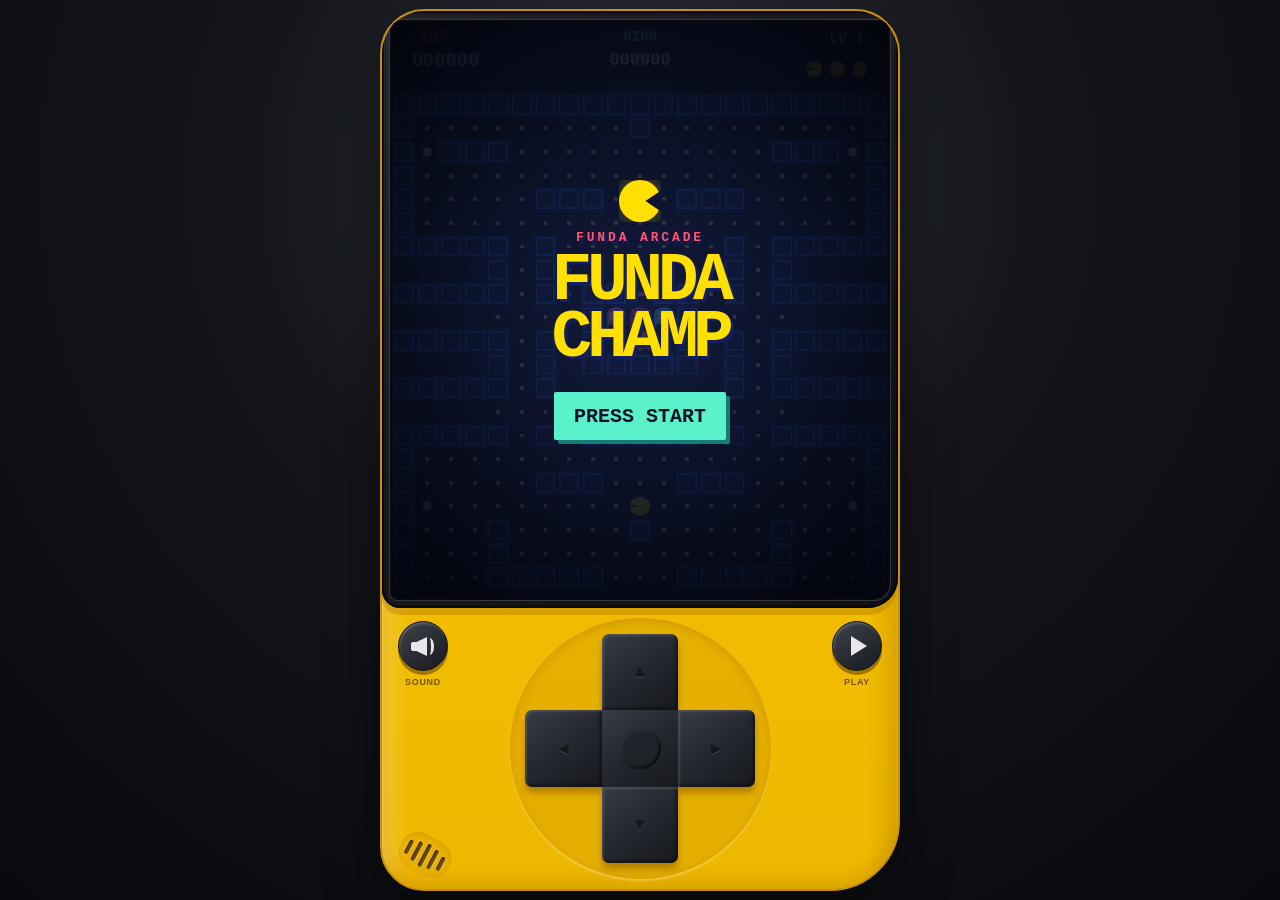
==== index.html @ d10dbd2f "Simplify maze and add daily leaderboard screens" ====
<!doctype html>
<html lang="en">
  <head>
    <meta charset="UTF-8" />
    <meta name="viewport" content="width=device-width, initial-scale=1, maximum-scale=1, user-scalable=no" />
    <meta name="theme-color" content="#f5c400" />
    <title>FUNDA CHAMP</title>
    <link rel="stylesheet" href="styles.css" />
  </head>
  <body>
    <main class="app-shell" aria-label="Funda Champ handheld game">
      <section class="console" id="console">
        <section class="display-panel" aria-label="Game screen">
          <div class="screen-wrap" id="screenWrap">
            <canvas id="gameCanvas" width="504" height="648" aria-label="Pac-Man game board"></canvas>

            <div class="screen-overlay" id="startOverlay">
              <div class="pixel-mark" aria-hidden="true"></div>
              <p class="eyebrow">FUNDA ARCADE</p>
              <h1>FUNDA<br />CHAMP</h1>
              <button class="start-button" id="startButton" type="button">PRESS START</button>
            </div>

            <div class="screen-overlay compact hidden" id="pauseOverlay">
              <p class="eyebrow">GAME PAUSED</p>
              <h2>TAKE FIVE</h2>
              <button class="start-button" id="resumeButton" type="button">RESUME</button>
            </div>

            <div class="screen-overlay end-screen hidden" id="endOverlay">
              <p class="eyebrow">RUN COMPLETE</p>
              <h2>GAME OVER</h2>
              <p class="final-score-label">YOUR SCORE</p>
              <p class="final-score" id="finalScore">000000</p>
              <section class="leaderboard" aria-label="Daily leaderboard">
                <h3>DAILY LEADERBOARD</h3>
                <ol id="leaderboardList"></ol>
              </section>
              <button class="start-button end-start-button" id="endStartButton" type="button">PLAY AGAIN</button>
            </div>
          </div>
        </section>

        <section class="controls-panel" aria-label="Console controls">
          <div class="controls-row">
            <div class="dpad-well">
              <div class="dpad" role="group" aria-label="Movement controls">
                <button class="dpad-button up" data-direction="up" aria-label="Move up"><span>▲</span></button>
                <button class="dpad-button left" data-direction="left" aria-label="Move left"><span>◀</span></button>
                <div class="dpad-center" aria-hidden="true"><i></i></div>
                <button class="dpad-button right" data-direction="right" aria-label="Move right"><span>▶</span></button>
                <button class="dpad-button down" data-direction="down" aria-label="Move down"><span>▼</span></button>
              </div>
            </div>
          </div>

          <div class="secondary-controls" aria-label="Game options">
            <div class="mini-control">
              <button class="mini-button sound-button" id="soundButton" type="button" aria-label="Mute sound">
                <span class="speaker-icon" aria-hidden="true">
                  <i class="speaker-box"></i>
                  <i class="speaker-cone"></i>
                  <i class="speaker-wave"></i>
                  <i class="speaker-slash"></i>
                </span>
              </button>
              <span>SOUND</span>
            </div>
            <div class="mini-control">
              <button class="mini-button play-button" id="pauseButton" type="button" aria-label="Start game">
                <span class="play-icon" aria-hidden="true">
                  <i class="play-triangle"></i>
                  <i class="pause-bar pause-left"></i>
                  <i class="pause-bar pause-right"></i>
                </span>
              </button>
              <span>PLAY</span>
            </div>
          </div>

          <div class="speaker-grille" aria-hidden="true">
            <i></i><i></i><i></i><i></i><i></i>
          </div>
        </section>
      </section>
    </main>

    <script src="game.js"></script>
  </body>
</html>
---- styles.css ----
:root {
  color-scheme: dark;
  --shell: #f5c400;
  --shell-light: #ffe35a;
  --shell-dark: #d49d00;
  --ink: #15171b;
  --screen-bezel: #202126;
  --screen: #070a13;
  --button: #252830;
  --button-edge: #0a0b0d;
}

* {
  box-sizing: border-box;
  -webkit-tap-highlight-color: transparent;
}

html,
body {
  width: 100%;
  height: 100%;
  margin: 0;
  overflow: hidden;
  background:
    radial-gradient(circle at 50% 20%, #323641 0, #14161b 40%, #090a0d 100%);
  font-family: "Courier New", Courier, monospace;
  touch-action: none;
  user-select: none;
}

button {
  font: inherit;
  color: inherit;
  cursor: pointer;
}

.app-shell {
  width: 100%;
  height: 100%;
  min-height: 540px;
  display: grid;
  place-items: center;
  padding: 8px;
}

.console {
  position: relative;
  width: min(100%, 520px);
  height: min(98svh, 930px);
  min-height: 540px;
  overflow: hidden;
  border-radius: 32px 32px 52px 32px;
  background:
    linear-gradient(90deg, rgba(255,255,255,.2), transparent 5%, transparent 94%, rgba(143,91,0,.18)),
    linear-gradient(180deg, var(--shell-light) 0, var(--shell) 6%, #efb800 100%);
  border: 2px solid #c88f00;
  box-shadow:
    inset 0 3px 2px rgba(255,255,255,.55),
    inset 0 -9px 16px rgba(132,80,0,.18),
    0 24px 55px rgba(0,0,0,.45);
}

.display-panel {
  height: 68%;
  min-height: 380px;
  padding: 9px 8px 8px;
  border-radius: 18px 18px 30px 18px;
  background:
    linear-gradient(145deg, #2e3038, #17191e 62%, #101115);
  box-shadow:
    inset 0 0 0 2px rgba(0,0,0,.58),
    inset 0 4px 10px rgba(0,0,0,.7),
    0 7px 0 rgba(169,108,0,.34);
}

.screen-wrap {
  position: relative;
  height: 100%;
  overflow: hidden;
  display: grid;
  place-items: center;
  border: 2px solid #090a0d;
  border-radius: 7px 7px 16px 7px;
  background: var(--screen);
  box-shadow:
    inset 0 0 22px rgba(0,0,0,.9),
    0 0 0 1px #343640;
}

.screen-wrap::after {
  content: "";
  position: absolute;
  z-index: 3;
  inset: 0;
  pointer-events: none;
  opacity: .15;
  background: repeating-linear-gradient(0deg, rgba(255,255,255,.08) 0 1px, transparent 1px 4px);
  mix-blend-mode: screen;
}

#gameCanvas {
  display: block;
  height: 100%;
  width: auto;
  max-width: 100%;
  background: #050711;
  image-rendering: pixelated;
}

.screen-overlay {
  position: absolute;
  z-index: 4;
  inset: 0;
  display: flex;
  flex-direction: column;
  align-items: center;
  justify-content: center;
  padding: 16px;
  text-align: center;
  color: #f5f7ff;
  background:
    radial-gradient(circle at center, rgba(20,31,69,.84), rgba(2,4,10,.97));
}

.screen-overlay.hidden {
  display: none;
}

.screen-overlay.compact {
  background: rgba(2,4,10,.9);
}

.end-screen {
  justify-content: flex-start;
  padding-top: clamp(18px, 5vh, 38px);
  background:
    radial-gradient(circle at 50% 34%, rgba(29, 42, 89, .95), rgba(2, 4, 10, .99));
}

.end-screen h2 {
  margin: 4px 0 8px;
  font-size: clamp(27px, 7vw, 42px);
  color: #ffe000;
}

.final-score-label {
  margin: 0;
  color: #8e97b2;
  font-size: clamp(8px, 2vw, 11px);
  font-weight: 900;
  letter-spacing: .16em;
}

.final-score {
  margin: 2px 0 10px;
  color: #59f2ca;
  font-size: clamp(23px, 6vw, 34px);
  font-weight: 900;
  line-height: 1;
  text-shadow: 3px 3px 0 #12635e;
}

.leaderboard {
  width: min(88%, 300px);
  padding: 9px 12px 8px;
  border: 2px solid #2453d5;
  border-radius: 4px;
  background: rgba(5, 8, 25, .78);
  box-shadow: 4px 4px 0 #101d58;
}

.leaderboard h3 {
  margin: 0 0 6px;
  color: #ff5775;
  font-size: clamp(9px, 2.3vw, 13px);
  letter-spacing: .08em;
}

.leaderboard ol {
  min-height: 91px;
  margin: 0;
  padding: 0;
  list-style: none;
  counter-reset: rank;
}

.leaderboard li {
  counter-increment: rank;
  display: grid;
  grid-template-columns: 28px 1fr auto auto;
  gap: 7px;
  align-items: center;
  min-height: 18px;
  color: #f4f5ff;
  font-size: clamp(9px, 2.2vw, 12px);
  font-weight: 900;
}

.leaderboard li::before {
  content: counter(rank, decimal-leading-zero);
  color: #7c88a9;
}

.leaderboard li.current { color: #ffe000; }

.leaderboard .board-level {
  color: #7c88a9;
  font-size: .8em;
}

.end-start-button {
  margin-top: 12px;
  padding-block: 9px;
  font-size: clamp(11px, 2.8vw, 15px);
}

.pixel-mark {
  width: 42px;
  height: 42px;
  margin-bottom: 8px;
  border-radius: 50%;
  background: #ffe000;
  clip-path: polygon(0 0, 100% 0, 100% 25%, 63% 50%, 100% 75%, 100% 100%, 0 100%);
  filter: drop-shadow(0 0 9px rgba(255,224,0,.4));
}

.eyebrow,
.screen-overlay h1,
.screen-overlay h2 {
  margin: 0;
  font-weight: 900;
  text-shadow: 3px 3px 0 #121e62;
}

.eyebrow {
  color: #ff5775;
  font-size: clamp(8px, 2.2vw, 13px);
  letter-spacing: .22em;
}

.screen-overlay h1 {
  margin: 7px 0 13px;
  color: #ffe000;
  font-size: clamp(40px, 11vw, 68px);
  line-height: .84;
  letter-spacing: -.08em;
}

.screen-overlay h2 {
  margin: 6px 0 20px;
  color: #ffe000;
  font-size: clamp(22px, 6vw, 38px);
}

.start-button {
  margin: 13px 0 0;
  padding: 13px 20px 12px;
  border: 0;
  border-radius: 2px;
  color: #071029;
  background: #59f2ca;
  font-size: clamp(14px, 3.6vw, 20px);
  font-weight: 900;
  box-shadow: 4px 4px 0 #197b76;
}

.start-button:active {
  transform: translate(3px, 3px);
  box-shadow: 1px 1px 0 #197b76;
}

.controls-panel {
  position: relative;
  height: 32%;
  min-height: 170px;
  padding: 0;
}

.controls-row {
  width: 100%;
  height: 100%;
  display: flex;
  align-items: center;
  justify-content: center;
}

.dpad-well {
  width: min(72vw, 29svh, 285px);
  aspect-ratio: 1;
  display: grid;
  place-items: center;
  border-radius: 50%;
  background: rgba(209,151,0,.32);
  box-shadow: inset 0 3px 8px rgba(106,63,0,.18), 0 2px 2px rgba(255,255,255,.28);
}

.dpad {
  position: relative;
  width: 88%;
  aspect-ratio: 1;
  display: grid;
  grid-template-columns: repeat(3, 1fr);
  grid-template-rows: repeat(3, 1fr);
  filter: drop-shadow(0 6px 3px rgba(102,58,0,.38));
}

.dpad-button,
.dpad-center {
  border: 0;
  background:
    linear-gradient(145deg, #383c45 0, var(--button) 48%, #17191e 100%);
}

.dpad-button {
  display: grid;
  place-items: center;
  padding: 0;
  color: #0d0e11;
  text-shadow: 0 1px 0 #555b66;
  box-shadow: inset 2px 2px 2px rgba(255,255,255,.12), inset -3px -3px 2px rgba(0,0,0,.3);
}

.dpad-button span {
  opacity: .62;
  font-size: clamp(10px, 3.5vw, 18px);
}

.dpad-button.up { grid-column: 2; grid-row: 1; border-radius: 7px 7px 0 0; }
.dpad-button.left { grid-column: 1; grid-row: 2; border-radius: 7px 0 0 7px; }
.dpad-center { grid-column: 2; grid-row: 2; position: relative; }
.dpad-button.right { grid-column: 3; grid-row: 2; border-radius: 0 7px 7px 0; }
.dpad-button.down { grid-column: 2; grid-row: 3; border-radius: 0 0 7px 7px; }

.dpad-center i {
  position: absolute;
  inset: 23%;
  border-radius: 50%;
  background: #20232a;
  box-shadow: inset 2px 2px 4px rgba(255,255,255,.08), inset -2px -2px 3px rgba(0,0,0,.65);
}

.dpad-button.active,
.dpad-button:active {
  background: #17191e;
  box-shadow: inset 3px 4px 5px rgba(0,0,0,.75);
  transform: translateY(2px);
}

.secondary-controls {
  position: absolute;
  z-index: 2;
  top: 13px;
  left: 16px;
  right: 16px;
  display: flex;
  align-items: flex-end;
  justify-content: space-between;
  pointer-events: none;
}

.mini-control {
  display: flex;
  flex-direction: column;
  align-items: center;
  gap: 6px;
  color: rgba(60,42,11,.7);
  font: 900 9px Arial, sans-serif;
  letter-spacing: .08em;
  pointer-events: auto;
}

.mini-button {
  position: relative;
  width: clamp(42px, 10vw, 50px);
  aspect-ratio: 1;
  display: grid;
  place-items: center;
  padding: 0;
  border: 1px solid #121419;
  border-radius: 50%;
  color: #d7d8dc;
  background: linear-gradient(145deg, #3e424a, #17191e);
  box-shadow:
    inset 1px 2px 2px rgba(255,255,255,.18),
    0 4px 0 rgba(101,62,0,.55);
}

.mini-button:active,
.mini-button.active {
  transform: translateY(3px);
  color: #8d8f95;
  box-shadow: inset 2px 3px 4px rgba(0,0,0,.6), 0 1px 0 rgba(101,62,0,.55);
}

.speaker-icon,
.play-icon {
  position: absolute;
  left: 50%;
  top: 50%;
  width: 26px;
  height: 26px;
  display: block;
  transform: translate(-50%, -50%);
}

.speaker-icon i,
.play-icon i {
  position: absolute;
  display: block;
}

.speaker-box {
  left: 1px;
  top: 9px;
  width: 7px;
  height: 9px;
  border-radius: 2px;
  background: #e6e7eb;
}

.speaker-cone {
  left: 6px;
  top: 4px;
  width: 11px;
  height: 19px;
  background: #e6e7eb;
  clip-path: polygon(100% 0, 100% 100%, 0 72%, 0 28%);
}

.speaker-wave {
  left: 15px;
  top: 5px;
  width: 9px;
  height: 17px;
  border-right: 3px solid #e6e7eb;
  border-radius: 0 50% 50% 0;
}

.speaker-slash {
  display: none !important;
  left: 17px;
  top: 4px;
  width: 3px;
  height: 19px;
  border-radius: 2px;
  background: #f06b75;
  transform: rotate(-42deg);
}

.sound-button.muted .speaker-wave { display: none; }
.sound-button.muted .speaker-slash { display: block !important; }

.play-triangle {
  left: 7px;
  top: 3px;
  width: 0;
  height: 0;
  border-top: 10px solid transparent;
  border-bottom: 10px solid transparent;
  border-left: 16px solid #e6e7eb;
}

.pause-bar {
  display: none !important;
  top: 4px;
  width: 7px;
  height: 18px;
  border-radius: 1px;
  background: #e6e7eb;
}

.pause-left { left: 5px; }
.pause-right { right: 5px; }
.play-button.is-playing .play-triangle { display: none; }
.play-button.is-playing .pause-bar { display: block !important; }

.speaker-grille {
  position: absolute;
  z-index: 1;
  left: 16px;
  bottom: 15px;
  width: 54px;
  height: 38px;
  display: flex;
  align-items: center;
  justify-content: center;
  gap: 5px;
  transform: rotate(28deg);
  border-radius: 18px;
  background: rgba(193, 135, 0, .16);
  box-shadow: inset 0 2px 5px rgba(104, 62, 0, .14);
}

.speaker-grille i {
  width: 4px;
  height: 25px;
  border-radius: 999px;
  background: #6f5005;
  box-shadow:
    inset 1px 1px 2px #362500,
    1px 0 0 rgba(255, 255, 255, .28);
}

.speaker-grille i:nth-child(1),
.speaker-grille i:nth-child(5) { height: 15px; }

.speaker-grille i:nth-child(2),
.speaker-grille i:nth-child(4) { height: 21px; }

@media (max-height: 650px) {
  .app-shell { padding: 0; }
  .console { height: 100svh; border-radius: 0 0 26px 0; }
  .display-panel { padding: 7px 6px 6px; }
}

@media (min-width: 700px) {
  .console { border-radius: 44px 44px 70px 44px; }
}
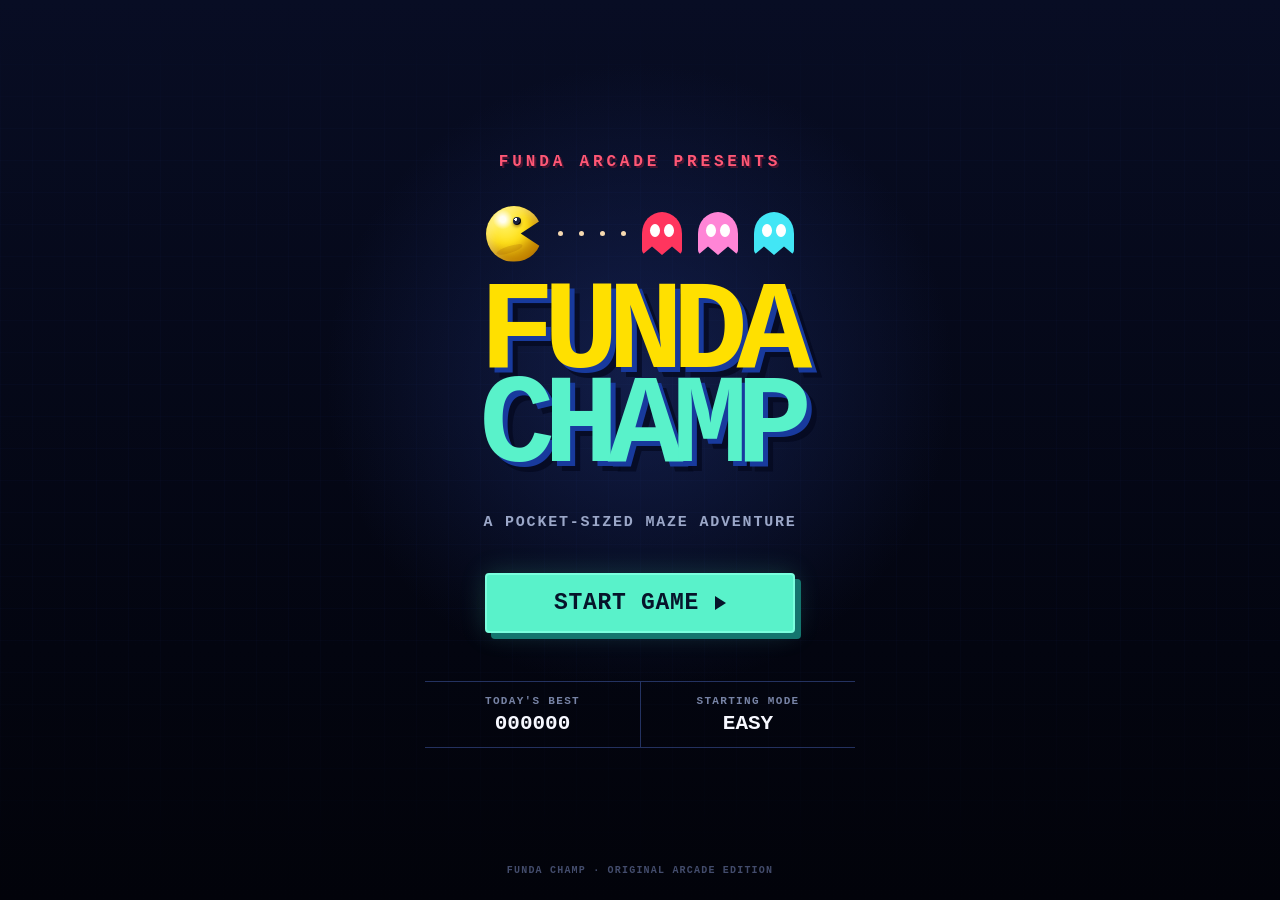
==== commit c7cf1d11: "Add full-page game intro and improve controls" ====
--- a/index.html
+++ b/index.html
@@ -9,17 +9,46 @@
   </head>
   <body>
     <main class="app-shell" aria-label="Funda Champ handheld game">
+      <section class="landing-page" id="landingPage" aria-label="Funda Champ start page">
+        <div class="landing-grid" aria-hidden="true"></div>
+        <div class="landing-content">
+          <p class="landing-kicker">FUNDA ARCADE PRESENTS</p>
+
+          <div class="landing-chase" aria-hidden="true">
+            <span class="landing-pacman"></span>
+            <i></i><i></i><i></i><i></i>
+            <span class="landing-ghost ghost-red"><b></b><b></b></span>
+            <span class="landing-ghost ghost-pink"><b></b><b></b></span>
+            <span class="landing-ghost ghost-blue"><b></b><b></b></span>
+          </div>
+
+          <h1 class="landing-title">FUNDA<br /><span>CHAMP</span></h1>
+          <p class="landing-tagline">A POCKET-SIZED MAZE ADVENTURE</p>
+
+          <button class="landing-start" id="startButton" type="button">
+            <span>START GAME</span>
+            <i aria-hidden="true"></i>
+          </button>
+
+          <div class="landing-stats">
+            <div>
+              <span>TODAY'S BEST</span>
+              <strong id="landingBestScore">000000</strong>
+            </div>
+            <div>
+              <span>STARTING MODE</span>
+              <strong>EASY</strong>
+            </div>
+          </div>
+        </div>
+
+        <p class="landing-footer">FUNDA CHAMP · ORIGINAL ARCADE EDITION</p>
+      </section>
+
       <section class="console" id="console">
         <section class="display-panel" aria-label="Game screen">
           <div class="screen-wrap" id="screenWrap">
             <canvas id="gameCanvas" width="504" height="648" aria-label="Pac-Man game board"></canvas>
-
-            <div class="screen-overlay" id="startOverlay">
-              <div class="pixel-mark" aria-hidden="true"></div>
-              <p class="eyebrow">FUNDA ARCADE</p>
-              <h1>FUNDA<br />CHAMP</h1>
-              <button class="start-button" id="startButton" type="button">PRESS START</button>
-            </div>
 
             <div class="screen-overlay compact hidden" id="pauseOverlay">
               <p class="eyebrow">GAME PAUSED</p>
--- a/styles.css
+++ b/styles.css
@@ -19,6 +19,7 @@
 body {
   width: 100%;
   height: 100%;
+  min-height: 100dvh;
   margin: 0;
   overflow: hidden;
   background:
@@ -34,10 +35,262 @@
   cursor: pointer;
 }
 
+.landing-page {
+  position: fixed;
+  z-index: 100;
+  inset: 0;
+  min-height: 100dvh;
+  overflow: hidden;
+  display: grid;
+  grid-template-columns: minmax(0, 1fr);
+  place-items: center;
+  padding: clamp(22px, 5vw, 56px) 20px;
+  color: #f7f8ff;
+  background:
+    radial-gradient(circle at 50% 42%, rgba(32, 53, 128, .48), transparent 38%),
+    linear-gradient(180deg, #080d24 0%, #030510 72%, #02030a 100%);
+  opacity: 1;
+  transform: scale(1);
+  transition: opacity .34s ease, transform .34s ease;
+}
+
+.landing-page.hidden { display: none; }
+
+.landing-page.is-leaving {
+  opacity: 0;
+  transform: scale(1.035);
+  pointer-events: none;
+}
+
+.landing-grid {
+  position: absolute;
+  inset: 0;
+  opacity: .18;
+  background-image:
+    linear-gradient(rgba(61, 92, 205, .18) 1px, transparent 1px),
+    linear-gradient(90deg, rgba(61, 92, 205, .18) 1px, transparent 1px);
+  background-size: 32px 32px;
+  mask-image: linear-gradient(to bottom, transparent, #000 18%, #000 70%, transparent);
+}
+
+.landing-content {
+  position: relative;
+  z-index: 1;
+  width: 100%;
+  max-width: 620px;
+  min-width: 0;
+  display: flex;
+  flex-direction: column;
+  align-items: center;
+  text-align: center;
+}
+
+.landing-kicker {
+  max-width: 100%;
+  margin: 0 0 clamp(18px, 4vh, 34px);
+  color: #ff5775;
+  font-size: clamp(11px, 2.8vw, 16px);
+  font-weight: 900;
+  letter-spacing: .24em;
+  text-shadow: 2px 2px 0 #481330;
+}
+
+.landing-chase {
+  max-width: 100%;
+  height: clamp(38px, 8vh, 58px);
+  display: flex;
+  align-items: center;
+  gap: clamp(8px, 2.5vw, 16px);
+  margin-bottom: clamp(14px, 3vh, 24px);
+}
+
+.landing-pacman {
+  position: relative;
+  width: clamp(38px, 10vw, 56px);
+  aspect-ratio: 1;
+  border-radius: 50%;
+  overflow: hidden;
+  background:
+    radial-gradient(circle at 30% 24%, rgba(255, 255, 255, .9) 0 5%, rgba(255, 255, 255, 0) 17%),
+    radial-gradient(circle at 34% 30%, #fff46b 0%, #ffe01a 38%, #f0ad00 73%, #a95d00 100%);
+  clip-path: polygon(0 0, 100% 0, 100% 25%, 62% 50%, 100% 75%, 100% 100%, 0 100%);
+  box-shadow:
+    inset 5px 6px 8px rgba(255, 255, 255, .34),
+    inset -8px -10px 12px rgba(111, 56, 0, .36);
+  animation: landing-chomp .5s steps(2, end) infinite;
+}
+
+.landing-pacman::before {
+  content: "";
+  position: absolute;
+  top: 20%;
+  left: 48%;
+  width: 15%;
+  aspect-ratio: 1;
+  border-radius: 50%;
+  background:
+    radial-gradient(circle at 34% 30%, #fff 0 16%, #18213f 20% 58%, #02040b 62% 100%);
+  box-shadow: 0 2px 3px rgba(92, 48, 0, .46);
+}
+
+.landing-pacman::after {
+  content: "";
+  position: absolute;
+  left: 18%;
+  bottom: 15%;
+  width: 48%;
+  height: 12%;
+  border-radius: 50%;
+  background: rgba(143, 74, 0, .2);
+  transform: rotate(-18deg);
+}
+
+.landing-chase > i {
+  width: 5px;
+  height: 5px;
+  border-radius: 50%;
+  background: #f6d9b0;
+}
+
+.landing-ghost {
+  position: relative;
+  width: clamp(27px, 7vw, 40px);
+  height: clamp(29px, 7.5vw, 43px);
+  border-radius: 50% 50% 5px 5px;
+  background: #ff355e;
+  clip-path: polygon(0 0, 100% 0, 100% 100%, 75% 80%, 50% 100%, 25% 80%, 0 100%);
+  animation: landing-float .7s ease-in-out infinite alternate;
+}
+
+.landing-ghost.ghost-pink { background: #ff85d6; animation-delay: -.2s; }
+.landing-ghost.ghost-blue { background: #42e6f5; animation-delay: -.4s; }
+
+.landing-ghost b {
+  position: absolute;
+  top: 28%;
+  width: 25%;
+  aspect-ratio: .75;
+  border-radius: 50%;
+  background: #fff;
+}
+
+.landing-ghost b:first-child { left: 20%; }
+.landing-ghost b:last-child { right: 20%; }
+
+.landing-title {
+  margin: 0;
+  color: #ffe000;
+  font-size: clamp(68px, 18vw, 126px);
+  line-height: .75;
+  letter-spacing: -.09em;
+  font-weight: 900;
+  text-shadow:
+    5px 5px 0 #183a9d,
+    10px 10px 0 rgba(4, 8, 31, .72);
+}
+
+.landing-title span { color: #59f2ca; }
+
+.landing-tagline {
+  max-width: 100%;
+  margin: clamp(22px, 5vh, 38px) 0 0;
+  color: #9ba7c8;
+  font-size: clamp(10px, 2.6vw, 15px);
+  font-weight: 900;
+  letter-spacing: .12em;
+}
+
+.landing-start {
+  width: min(82vw, 310px);
+  max-width: 100%;
+  min-width: min(82vw, 310px);
+  min-height: 58px;
+  display: flex;
+  align-items: center;
+  justify-content: center;
+  gap: 16px;
+  margin-top: clamp(24px, 5vh, 42px);
+  padding: 15px 28px;
+  border: 2px solid #7affde;
+  border-radius: 4px;
+  color: #06142a;
+  background: #59f2ca;
+  font-size: clamp(17px, 4.4vw, 23px);
+  font-weight: 900;
+  letter-spacing: .03em;
+  box-shadow: 6px 6px 0 #14756e, 0 0 26px rgba(89, 242, 202, .18);
+}
+
+.landing-start i {
+  width: 0;
+  height: 0;
+  border-top: 7px solid transparent;
+  border-bottom: 7px solid transparent;
+  border-left: 11px solid #06142a;
+}
+
+.landing-start:active {
+  transform: translate(4px, 4px);
+  box-shadow: 2px 2px 0 #14756e;
+}
+
+.landing-stats {
+  width: 100%;
+  max-width: 430px;
+  min-width: 0;
+  display: grid;
+  grid-template-columns: 1fr 1fr;
+  margin-top: clamp(28px, 6vh, 48px);
+  border-block: 1px solid rgba(86, 117, 218, .4);
+}
+
+.landing-stats div {
+  padding: 13px 10px 12px;
+}
+
+.landing-stats div + div { border-left: 1px solid rgba(86, 117, 218, .4); }
+
+.landing-stats span,
+.landing-stats strong { display: block; }
+
+.landing-stats span {
+  color: #7783a5;
+  font-size: clamp(8px, 2vw, 11px);
+  font-weight: 900;
+  letter-spacing: .12em;
+}
+
+.landing-stats strong {
+  margin-top: 5px;
+  color: #f7f8ff;
+  font-size: clamp(15px, 4vw, 21px);
+}
+
+.landing-footer {
+  position: absolute;
+  left: 0;
+  right: 0;
+  bottom: clamp(12px, 3vh, 24px);
+  margin: 0;
+  color: #434c6c;
+  text-align: center;
+  font-size: clamp(7px, 1.7vw, 10px);
+  font-weight: 900;
+  letter-spacing: .12em;
+}
+
+@keyframes landing-chomp {
+  50% { clip-path: polygon(0 0, 100% 0, 100% 42%, 72% 50%, 100% 58%, 100% 100%, 0 100%); }
+}
+
+@keyframes landing-float {
+  to { transform: translateY(-5px); }
+}
+
 .app-shell {
   width: 100%;
-  height: 100%;
-  min-height: 540px;
+  height: 100dvh;
+  min-height: 0;
   display: grid;
   place-items: center;
   padding: 8px;
@@ -46,8 +299,9 @@
 .console {
   position: relative;
   width: min(100%, 520px);
-  height: min(98svh, 930px);
-  min-height: 540px;
+  height: min(calc(100dvh - 16px), 930px);
+  min-height: 0;
+  max-height: 100%;
   overflow: hidden;
   border-radius: 32px 32px 52px 32px;
   background:
@@ -62,9 +316,11 @@
 
 .display-panel {
   height: 68%;
-  min-height: 380px;
+  width: 100%;
+  min-width: 0;
+  min-height: 0;
   padding: 9px 8px 8px;
-  border-radius: 18px 18px 30px 18px;
+  border-radius: 28px 28px 40px 28px;
   background:
     linear-gradient(145deg, #2e3038, #17191e 62%, #101115);
   box-shadow:
@@ -75,12 +331,15 @@
 
 .screen-wrap {
   position: relative;
+  width: 100%;
+  max-width: 100%;
   height: 100%;
+  min-width: 0;
+  min-height: 0;
   overflow: hidden;
-  display: grid;
-  place-items: center;
+  display: block;
   border: 2px solid #090a0d;
-  border-radius: 7px 7px 16px 7px;
+  border-radius: 21px 21px 31px 21px;
   background: var(--screen);
   box-shadow:
     inset 0 0 22px rgba(0,0,0,.9),
@@ -99,10 +358,12 @@
 }
 
 #gameCanvas {
+  position: absolute;
+  inset: 0;
   display: block;
+  width: 100%;
   height: 100%;
-  width: auto;
-  max-width: 100%;
+  object-fit: contain;
   background: #050711;
   image-rendering: pixelated;
 }
@@ -111,6 +372,10 @@
   position: absolute;
   z-index: 4;
   inset: 0;
+  width: 100%;
+  max-width: 100%;
+  min-width: 0;
+  overflow: hidden;
   display: flex;
   flex-direction: column;
   align-items: center;
@@ -122,6 +387,14 @@
     radial-gradient(circle at center, rgba(20,31,69,.84), rgba(2,4,10,.97));
 }
 
+.screen-overlay > * {
+  max-width: 100%;
+}
+
+.end-screen {
+  container-type: inline-size;
+}
+
 .screen-overlay.hidden {
   display: none;
 }
@@ -132,37 +405,47 @@
 
 .end-screen {
   justify-content: flex-start;
-  padding-top: clamp(18px, 5vh, 38px);
+  padding: clamp(14px, 3vh, 24px) clamp(10px, 2.5cqw, 18px) clamp(16px, 3vh, 24px);
   background:
     radial-gradient(circle at 50% 34%, rgba(29, 42, 89, .95), rgba(2, 4, 10, .99));
 }
 
+.end-screen > .eyebrow {
+  font-size: clamp(11px, 3cqw, 16px);
+}
+
 .end-screen h2 {
-  margin: 4px 0 8px;
-  font-size: clamp(27px, 7vw, 42px);
+  margin: 5px 0 8px;
+  font-size: clamp(35px, 10cqw, 54px);
   color: #ffe000;
 }
 
 .final-score-label {
   margin: 0;
   color: #8e97b2;
-  font-size: clamp(8px, 2vw, 11px);
+  font-size: clamp(13px, 3.5cqw, 18px);
   font-weight: 900;
   letter-spacing: .16em;
 }
 
 .final-score {
-  margin: 2px 0 10px;
+  margin: 4px 0 12px;
   color: #59f2ca;
-  font-size: clamp(23px, 6vw, 34px);
+  font-size: clamp(36px, 10cqw, 54px);
   font-weight: 900;
   line-height: 1;
   text-shadow: 3px 3px 0 #12635e;
 }
 
 .leaderboard {
-  width: min(88%, 300px);
-  padding: 9px 12px 8px;
+  width: 100%;
+  max-width: none;
+  flex: 1 1 auto;
+  min-height: 0;
+  display: flex;
+  flex-direction: column;
+  justify-content: center;
+  padding: clamp(14px, 3cqw, 20px) clamp(13px, 3.5cqw, 22px);
   border: 2px solid #2453d5;
   border-radius: 4px;
   background: rgba(5, 8, 25, .78);
@@ -170,14 +453,15 @@
 }
 
 .leaderboard h3 {
-  margin: 0 0 6px;
+  margin: 0 0 clamp(12px, 2.5vh, 20px);
   color: #ff5775;
-  font-size: clamp(9px, 2.3vw, 13px);
+  font-size: clamp(16px, 4.5cqw, 24px);
   letter-spacing: .08em;
 }
 
 .leaderboard ol {
-  min-height: 91px;
+  width: 100%;
+  min-height: 0;
   margin: 0;
   padding: 0;
   list-style: none;
@@ -187,12 +471,12 @@
 .leaderboard li {
   counter-increment: rank;
   display: grid;
-  grid-template-columns: 28px 1fr auto auto;
-  gap: 7px;
+  grid-template-columns: clamp(32px, 9cqw, 46px) 1fr auto auto;
+  gap: clamp(7px, 2.2cqw, 14px);
   align-items: center;
-  min-height: 18px;
+  min-height: clamp(30px, 5.8vh, 42px);
   color: #f4f5ff;
-  font-size: clamp(9px, 2.2vw, 12px);
+  font-size: clamp(15px, 4.1cqw, 22px);
   font-weight: 900;
 }
 
@@ -205,13 +489,26 @@
 
 .leaderboard .board-level {
   color: #7c88a9;
-  font-size: .8em;
+  font-size: .88em;
 }
 
 .end-start-button {
-  margin-top: 12px;
-  padding-block: 9px;
-  font-size: clamp(11px, 2.8vw, 15px);
+  width: min(72%, 280px);
+  flex: 0 0 auto;
+  margin-top: clamp(12px, 2.5vh, 20px);
+  padding-block: 12px;
+  font-size: clamp(15px, 4cqw, 21px);
+}
+
+@media (max-height: 590px) {
+  .end-screen { padding: 7px 9px 9px; }
+  .end-screen h2 { font-size: clamp(25px, 7vw, 36px); }
+  .final-score { font-size: clamp(25px, 6.5vw, 36px); }
+  .final-score-label { font-size: clamp(10px, 2.8cqw, 14px); }
+  .leaderboard { padding: 7px 11px; }
+  .leaderboard h3 { margin-bottom: 4px; }
+  .leaderboard li { min-height: 22px; font-size: clamp(12px, 3.5cqw, 17px); }
+  .end-start-button { margin-top: 7px; padding-block: 7px; }
 }
 
 .pixel-mark {
@@ -272,7 +569,7 @@
 .controls-panel {
   position: relative;
   height: 32%;
-  min-height: 170px;
+  min-height: 0;
   padding: 0;
 }
 
@@ -285,18 +582,19 @@
 }
 
 .dpad-well {
-  width: min(72vw, 29svh, 285px);
+  width: min(82vw, 31svh, 310px);
   aspect-ratio: 1;
   display: grid;
   place-items: center;
   border-radius: 50%;
+  touch-action: none;
   background: rgba(209,151,0,.32);
   box-shadow: inset 0 3px 8px rgba(106,63,0,.18), 0 2px 2px rgba(255,255,255,.28);
 }
 
 .dpad {
   position: relative;
-  width: 88%;
+  width: 92%;
   aspect-ratio: 1;
   display: grid;
   grid-template-columns: repeat(3, 1fr);
@@ -315,6 +613,7 @@
   display: grid;
   place-items: center;
   padding: 0;
+  touch-action: none;
   color: #0d0e11;
   text-shadow: 0 1px 0 #555b66;
   box-shadow: inset 2px 2px 2px rgba(255,255,255,.12), inset -3px -3px 2px rgba(0,0,0,.3);
@@ -509,8 +808,17 @@
 
 @media (max-height: 650px) {
   .app-shell { padding: 0; }
-  .console { height: 100svh; border-radius: 0 0 26px 0; }
+  .console { height: 100dvh; border-radius: 0 0 26px 0; }
   .display-panel { padding: 7px 6px 6px; }
+}
+
+@media (max-height: 480px) {
+  .display-panel { height: 66%; padding: 5px; }
+  .controls-panel { height: 34%; }
+  .mini-button { width: clamp(32px, 10vh, 42px); }
+  .mini-control > span:last-child { display: none; }
+  .secondary-controls { top: 7px; left: 9px; right: 9px; }
+  .speaker-grille { display: none; }
 }
 
 @media (min-width: 700px) {
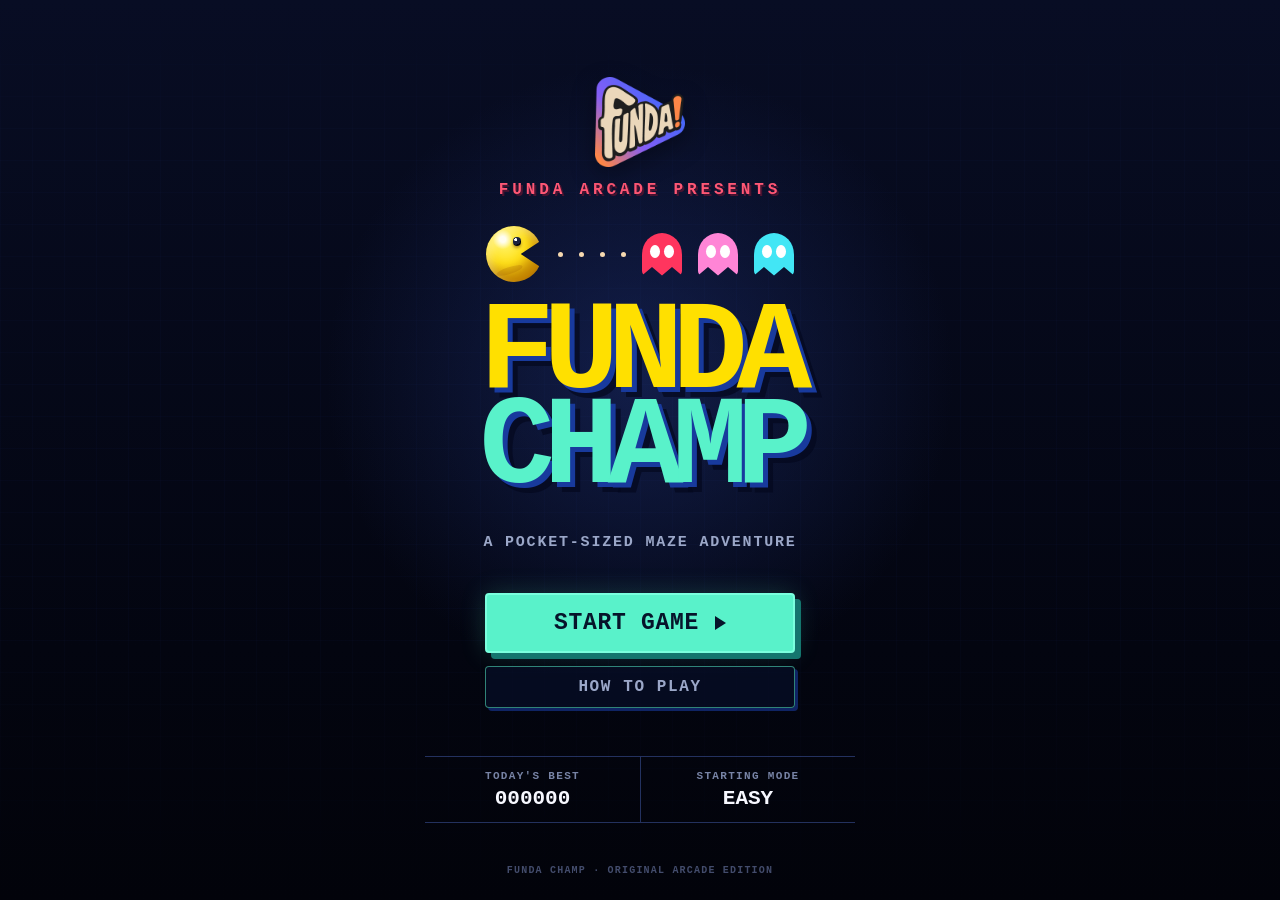
==== commit 095cb665: "Add guided game flow and level celebrations" ====
--- a/index.html
+++ b/index.html
@@ -12,6 +12,7 @@
       <section class="landing-page" id="landingPage" aria-label="Funda Champ start page">
         <div class="landing-grid" aria-hidden="true"></div>
         <div class="landing-content">
+          <img class="landing-logo" src="assets/funda-logo.png" alt="Funda" />
           <p class="landing-kicker">FUNDA ARCADE PRESENTS</p>
 
           <div class="landing-chase" aria-hidden="true">
@@ -29,6 +30,7 @@
             <span>START GAME</span>
             <i aria-hidden="true"></i>
           </button>
+          <button class="landing-howto" id="howToPlayButton" type="button">HOW TO PLAY</button>
 
           <div class="landing-stats">
             <div>
@@ -45,6 +47,69 @@
         <p class="landing-footer">FUNDA CHAMP · ORIGINAL ARCADE EDITION</p>
       </section>
 
+      <section class="rules-page hidden" id="rulesPage" aria-label="How to play Funda Champ">
+        <div class="landing-grid" aria-hidden="true"></div>
+        <button class="rules-back" id="rulesBackButton" type="button">← BACK</button>
+
+        <div class="rules-content">
+          <header class="rules-heading">
+            <p class="landing-kicker rules-kicker">HOW TO PLAY</p>
+            <h2 class="rules-title">THREE RULES.<br /><span>ONE CHAMP.</span></h2>
+          </header>
+
+          <div class="rules-scenes">
+            <article class="rule-scene scene-points">
+              <div class="rule-stage" aria-hidden="true">
+                <span class="scene-pacman-wrap points-pacman"><span class="landing-pacman scene-pacman"></span></span>
+                <span class="scene-dots">
+                  <i></i><i></i><i></i><i></i><i></i>
+                </span>
+              </div>
+              <div class="rule-caption">
+                <span>01</span>
+                <div><strong>SAARE DOTS KHAO</strong></div>
+              </div>
+            </article>
+
+            <article class="rule-scene scene-chase">
+              <div class="rule-stage" aria-hidden="true">
+                <span class="chase-pack">
+                  <span class="landing-ghost ghost-red"><b></b><b></b></span>
+                  <span class="landing-ghost ghost-pink"><b></b><b></b></span>
+                  <span class="landing-ghost ghost-blue"><b></b><b></b></span>
+                  <i></i><i></i><i></i>
+                  <span class="scene-pacman-wrap"><span class="landing-pacman scene-pacman"></span></span>
+                </span>
+              </div>
+              <div class="rule-caption">
+                <span>02</span>
+                <div><strong>GHOSTS SE BACHO</strong></div>
+              </div>
+            </article>
+
+            <article class="rule-scene scene-power">
+              <div class="rule-stage" aria-hidden="true">
+                <span class="power-orb"></span>
+                <span class="scene-pacman-wrap power-pacman"><span class="landing-pacman scene-pacman"></span></span>
+                <span class="scene-ghost-wrap power-ghost ghost-one"><span class="landing-ghost power-color-one"><b></b><b></b></span></span>
+                <span class="scene-ghost-wrap power-ghost ghost-two"><span class="landing-ghost power-color-two"><b></b><b></b></span></span>
+              </div>
+              <div class="rule-caption">
+                <span>03</span>
+                <div><strong>POWER DOT KHAO, PHIR<br />BLUE GHOSTS KO KHAO</strong></div>
+              </div>
+            </article>
+          </div>
+
+          <button class="landing-start rules-start" id="rulesStartButton" type="button">
+            <span id="rulesStartLabel" aria-live="polite">LET'S PLAY</span>
+            <i aria-hidden="true"></i>
+          </button>
+        </div>
+
+        <p class="landing-footer">LEARN THE MAZE · BEAT THE GHOSTS</p>
+      </section>
+
       <section class="console" id="console">
         <section class="display-panel" aria-label="Game screen">
           <div class="screen-wrap" id="screenWrap">
@@ -53,7 +118,10 @@
             <div class="screen-overlay compact hidden" id="pauseOverlay">
               <p class="eyebrow">GAME PAUSED</p>
               <h2>TAKE FIVE</h2>
-              <button class="start-button" id="resumeButton" type="button">RESUME</button>
+              <div class="pause-actions">
+                <button class="start-button" id="resumeButton" type="button">RESUME</button>
+                <button class="start-button pause-exit-button" id="exitGameButton" type="button">EXIT GAME</button>
+              </div>
             </div>
 
             <div class="screen-overlay end-screen hidden" id="endOverlay">
@@ -85,15 +153,15 @@
 
           <div class="secondary-controls" aria-label="Game options">
             <div class="mini-control">
-              <button class="mini-button sound-button" id="soundButton" type="button" aria-label="Mute sound">
-                <span class="speaker-icon" aria-hidden="true">
-                  <i class="speaker-box"></i>
-                  <i class="speaker-cone"></i>
-                  <i class="speaker-wave"></i>
-                  <i class="speaker-slash"></i>
-                </span>
+              <button class="mini-button sound-button" id="soundButton" type="button" aria-label="Mute music">
+                <svg class="music-icon" viewBox="0 0 32 32" aria-hidden="true">
+                  <path class="music-stems" d="M11 8v13M11 10l12-3v11" />
+                  <ellipse class="music-head" cx="7.5" cy="22" rx="4.5" ry="3.5" />
+                  <ellipse class="music-head" cx="19.5" cy="19" rx="4.5" ry="3.5" />
+                  <path class="music-slash" d="M5 5l22 22" />
+                </svg>
               </button>
-              <span>SOUND</span>
+              <span>MUSIC</span>
             </div>
             <div class="mini-control">
               <button class="mini-button play-button" id="pauseButton" type="button" aria-label="Start game">
--- a/styles.css
+++ b/styles.css
@@ -35,7 +35,8 @@
   cursor: pointer;
 }
 
-.landing-page {
+.landing-page,
+.rules-page {
   position: fixed;
   z-index: 100;
   inset: 0;
@@ -54,9 +55,12 @@
   transition: opacity .34s ease, transform .34s ease;
 }
 
-.landing-page.hidden { display: none; }
-
-.landing-page.is-leaving {
+.landing-page.hidden,
+.rules-page.hidden { display: none; }
+
+.landing-page.is-leaving,
+.rules-page.is-leaving,
+.rules-page.is-entering {
   opacity: 0;
   transform: scale(1.035);
   pointer-events: none;
@@ -85,9 +89,17 @@
   text-align: center;
 }
 
+.landing-logo {
+  width: clamp(62px, 10vh, 92px);
+  height: auto;
+  display: block;
+  margin: 0 0 clamp(8px, 1.6vh, 14px);
+  filter: drop-shadow(0 8px 12px rgba(0, 0, 0, .34));
+}
+
 .landing-kicker {
   max-width: 100%;
-  margin: 0 0 clamp(18px, 4vh, 34px);
+  margin: 0 0 clamp(14px, 3vh, 26px);
   color: #ff5775;
   font-size: clamp(11px, 2.8vw, 16px);
   font-weight: 900;
@@ -234,6 +246,28 @@
   box-shadow: 2px 2px 0 #14756e;
 }
 
+.landing-howto {
+  width: min(82vw, 310px);
+  max-width: 100%;
+  min-height: 42px;
+  margin-top: 13px;
+  padding: 10px 20px;
+  border: 1px solid rgba(89, 242, 202, .52);
+  border-radius: 4px;
+  color: #9ba7c8;
+  background: rgba(7, 14, 39, .72);
+  font-size: clamp(12px, 3.1vw, 16px);
+  font-weight: 900;
+  letter-spacing: .1em;
+  box-shadow: 3px 3px 0 rgba(24, 58, 157, .6);
+}
+
+.landing-howto:active {
+  transform: translate(2px, 2px);
+  color: #59f2ca;
+  box-shadow: 1px 1px 0 rgba(24, 58, 157, .6);
+}
+
 .landing-stats {
   width: 100%;
   max-width: 430px;
@@ -277,6 +311,557 @@
   font-size: clamp(7px, 1.7vw, 10px);
   font-weight: 900;
   letter-spacing: .12em;
+}
+
+.rules-page {
+  z-index: 110;
+  background:
+    radial-gradient(circle at 50% 32%, rgba(32, 53, 128, .58), transparent 42%),
+    linear-gradient(180deg, #080d24 0%, #030510 76%, #02030a 100%);
+}
+
+.rules-content {
+  position: relative;
+  z-index: 1;
+  width: 100%;
+  max-width: 500px;
+  min-width: 0;
+  display: flex;
+  flex-direction: column;
+  align-items: center;
+  text-align: center;
+}
+
+.rules-logo {
+  width: clamp(52px, 8vh, 74px);
+  margin-bottom: clamp(5px, 1vh, 9px);
+}
+
+.rules-kicker {
+  margin-bottom: clamp(10px, 1.8vh, 16px);
+  color: #59f2ca;
+  text-shadow: 2px 2px 0 #123b51;
+}
+
+.rules-chase {
+  margin-bottom: clamp(12px, 2vh, 18px);
+}
+
+.rules-title {
+  margin: 0 0 clamp(14px, 2.6vh, 22px);
+  color: #ffe000;
+  font-size: clamp(28px, 7.5vw, 46px);
+  line-height: .92;
+  letter-spacing: -.055em;
+  text-shadow: 3px 3px 0 #183a9d, 6px 6px 0 rgba(4, 8, 31, .72);
+}
+
+.rules-title span { color: #59f2ca; }
+
+.rules-list {
+  width: 100%;
+  max-width: 430px;
+  display: grid;
+  gap: clamp(7px, 1.4vh, 11px);
+  margin: 0;
+  padding: 0;
+  list-style: none;
+  text-align: left;
+}
+
+.rules-list li {
+  min-height: clamp(62px, 9vh, 76px);
+  display: grid;
+  grid-template-columns: clamp(58px, 15vw, 76px) minmax(0, 1fr);
+  align-items: center;
+  border: 1px solid rgba(87, 118, 219, .48);
+  border-left: 4px solid #59f2ca;
+  border-radius: 5px;
+  background: linear-gradient(90deg, rgba(24, 43, 103, .7), rgba(7, 12, 35, .78));
+  box-shadow: inset 0 1px rgba(255, 255, 255, .04), 0 8px 22px rgba(0, 0, 0, .18);
+}
+
+.rules-list li:nth-child(2) { border-left-color: #ffe000; }
+.rules-list li:nth-child(3) { border-left-color: #ff5775; }
+
+.rule-visual {
+  height: 100%;
+  min-height: inherit;
+  display: flex;
+  align-items: center;
+  justify-content: center;
+  gap: 5px;
+  border-right: 1px solid rgba(87, 118, 219, .28);
+}
+
+.rule-dots i {
+  width: clamp(6px, 1.8vw, 9px);
+  aspect-ratio: 1;
+  border-radius: 50%;
+  background: #f6d9b0;
+  box-shadow: 0 0 6px rgba(246, 217, 176, .34);
+}
+
+.rule-power > i {
+  width: clamp(13px, 3.7vw, 18px);
+  aspect-ratio: 1;
+  border-radius: 50%;
+  background: #fff7c8;
+  box-shadow: 0 0 11px #fff, 0 0 20px rgba(255, 224, 0, .72);
+}
+
+.rule-ghost {
+  position: relative;
+  width: clamp(24px, 6.5vw, 32px);
+  height: clamp(26px, 7vw, 35px);
+  display: inline-block;
+  border-radius: 50% 50% 4px 4px;
+  background: #5075ff;
+  clip-path: polygon(0 0, 100% 0, 100% 100%, 75% 80%, 50% 100%, 25% 80%, 0 100%);
+}
+
+.rule-ghost b {
+  position: absolute;
+  top: 27%;
+  width: 24%;
+  aspect-ratio: .75;
+  border-radius: 50%;
+  background: #fff;
+}
+
+.rule-ghost b:first-child { left: 20%; }
+.rule-ghost b:last-child { right: 20%; }
+
+.rule-danger .rule-ghost { background: #ff355e; }
+
+.rule-danger > i {
+  color: #ff5775;
+  font-style: normal;
+  font-size: clamp(20px, 5vw, 28px);
+  font-weight: 900;
+  text-shadow: 0 0 10px rgba(255, 87, 117, .55);
+}
+
+.rule-copy {
+  min-width: 0;
+  padding: 7px 12px;
+}
+
+.rule-copy span,
+.rule-copy strong { display: block; }
+
+.rule-copy span {
+  margin-bottom: 2px;
+  color: #7783a5;
+  font-size: clamp(7px, 1.7vw, 9px);
+  font-weight: 900;
+  letter-spacing: .15em;
+}
+
+.rule-copy strong {
+  color: #f7f8ff;
+  font-size: clamp(13px, 3.5vw, 18px);
+  line-height: 1.08;
+}
+
+.rule-copy p {
+  margin: 3px 0 0;
+  color: #9ba7c8;
+  font-size: clamp(9px, 2.3vw, 12px);
+  line-height: 1.2;
+}
+
+.rules-start {
+  min-height: 54px;
+  margin-top: clamp(14px, 2.8vh, 22px);
+}
+
+.rules-back {
+  margin-top: clamp(9px, 1.5vh, 13px);
+  padding: 7px 14px;
+  border: 0;
+  color: #7783a5;
+  background: transparent;
+  font-size: clamp(10px, 2.5vw, 13px);
+  font-weight: 900;
+  letter-spacing: .12em;
+}
+
+.rules-back:active { color: #f7f8ff; }
+
+@media (max-height: 650px) {
+  .rules-page { padding-block: 12px; }
+  .rules-logo { width: 48px; margin-bottom: 3px; }
+  .rules-kicker { margin-bottom: 7px; }
+  .rules-chase { height: 36px; margin-bottom: 7px; }
+  .rules-title { margin-bottom: 10px; font-size: clamp(25px, 7vw, 34px); }
+  .rules-list { gap: 6px; }
+  .rules-list li { min-height: 55px; }
+  .rule-copy p { margin-top: 2px; }
+  .rules-start { min-height: 49px; margin-top: 11px; padding-block: 10px; }
+  .rules-back { margin-top: 5px; padding-block: 4px; }
+  .rules-page .landing-footer { display: none; }
+}
+
+@media (max-height: 540px) {
+  .rules-logo { display: none; }
+  .rule-copy p { display: none; }
+}
+
+/* Illustrated how-to-play screen */
+.rules-page {
+  place-items: start center;
+  padding: clamp(72px, 9vh, 88px) 20px clamp(18px, 3vh, 26px);
+}
+
+.rules-content {
+  max-width: 520px;
+  height: min(calc(100dvh - 132px), 700px);
+  justify-content: space-between;
+}
+
+.rules-heading { text-align: center; }
+
+.rules-kicker {
+  margin: 0;
+  font-size: clamp(14px, 3.5vw, 19px);
+}
+
+.rules-title {
+  margin: clamp(7px, 1.2vh, 11px) 0 0;
+  font-size: clamp(27px, 7vw, 42px);
+}
+
+.rules-scenes {
+  width: 100%;
+  max-width: 470px;
+  display: grid;
+  gap: clamp(10px, 1.6vh, 14px);
+}
+
+.rule-scene {
+  overflow: hidden;
+  border: 1px solid rgba(72, 104, 210, .5);
+  border-radius: 6px;
+  background: #091231;
+  box-shadow: 0 9px 24px rgba(0, 0, 0, .22);
+}
+
+.rule-stage {
+  position: relative;
+  height: clamp(66px, 9vh, 90px);
+  overflow: hidden;
+  border-bottom: 1px solid rgba(72, 104, 210, .32);
+  background-color: #0b1539;
+  background-image:
+    linear-gradient(rgba(49, 74, 157, .13) 1px, transparent 1px),
+    linear-gradient(90deg, rgba(49, 74, 157, .13) 1px, transparent 1px);
+  background-size: 34px 34px;
+}
+
+.rule-caption {
+  min-height: clamp(40px, 5.5vh, 51px);
+  display: grid;
+  grid-template-columns: clamp(36px, 9vw, 45px) minmax(0, 1fr);
+  align-items: center;
+  padding: 5px 12px 6px 8px;
+  text-align: left;
+  background: linear-gradient(90deg, rgba(22, 40, 98, .74), rgba(5, 9, 27, .8));
+}
+
+.rule-caption > span {
+  color: #59f2ca;
+  font-size: clamp(18px, 4.8vw, 25px);
+  font-weight: 900;
+}
+
+.scene-power .rule-caption > span { color: #ffe000; }
+.scene-chase .rule-caption > span { color: #ff5775; }
+
+.rule-caption strong,
+.rule-caption p { display: block; }
+
+.rule-caption strong {
+  color: #f7f8ff;
+  font-size: clamp(12px, 3.25vw, 17px);
+  line-height: 1.05;
+}
+
+.rule-caption p {
+  margin: 3px 0 0;
+  color: #8e9abb;
+  font-size: clamp(8px, 2.1vw, 11px);
+  line-height: 1.1;
+}
+
+.scene-pacman-wrap {
+  width: clamp(42px, 10vw, 58px);
+  aspect-ratio: 1;
+  display: block;
+}
+
+.scene-pacman {
+  width: 100%;
+  display: block;
+}
+
+.points-pacman,
+.power-pacman {
+  position: absolute;
+  z-index: 3;
+  top: 50%;
+  left: 5%;
+}
+
+.points-pacman { animation: points-run 3.1s linear infinite; }
+
+.scene-dots {
+  position: absolute;
+  top: 50%;
+  left: 28%;
+  right: 7%;
+  display: flex;
+  align-items: center;
+  justify-content: space-between;
+  transform: translateY(-50%);
+}
+
+.scene-dots i,
+.chase-pack > i {
+  width: clamp(7px, 1.8vw, 10px);
+  aspect-ratio: 1;
+  display: block;
+  flex: 0 0 auto;
+  border-radius: 50%;
+  background: #f6d9b0;
+  box-shadow: 0 0 7px rgba(246, 217, 176, .3);
+}
+
+.scene-dots i { animation: point-chomp 3.1s linear infinite; }
+.scene-dots i:nth-child(2) { animation-delay: .36s; }
+.scene-dots i:nth-child(3) { animation-delay: .72s; }
+.scene-dots i:nth-child(4) { animation-delay: 1.08s; }
+.scene-dots i:nth-child(5) { animation-delay: 1.44s; }
+
+.power-orb {
+  position: absolute;
+  top: 50%;
+  left: 25%;
+  width: clamp(16px, 4vw, 22px);
+  aspect-ratio: 1;
+  border-radius: 50%;
+  background: #fff9d2;
+  box-shadow: 0 0 11px #fff, 0 0 24px rgba(255, 224, 0, .8);
+  transform: translateY(-50%);
+  animation: power-pellet 4.8s ease-in-out infinite;
+}
+
+.power-pacman {
+  left: 5%;
+  animation: power-run 4.8s ease-in-out infinite;
+}
+
+.scene-ghost-wrap {
+  position: absolute;
+  top: 50%;
+  width: clamp(29px, 7vw, 39px);
+  height: clamp(31px, 7.6vw, 42px);
+  transform: translateY(-50%);
+}
+
+.power-ghost.ghost-one {
+  left: 61%;
+  animation: ghost-one-eaten 4.8s ease-in-out infinite;
+}
+
+.power-ghost.ghost-two {
+  left: 80%;
+  animation: ghost-two-eaten 4.8s ease-in-out infinite;
+}
+
+.power-color-one,
+.power-color-two {
+  width: 100%;
+  height: 100%;
+  display: block;
+}
+
+.power-color-one {
+  background: #ff355e;
+  animation: power-color-one 4.8s linear infinite;
+}
+
+.power-color-two {
+  background: #ff85d6;
+  animation: power-color-two 4.8s linear infinite;
+}
+
+.chase-pack {
+  position: absolute;
+  top: 50%;
+  left: 6%;
+  right: 6%;
+  display: flex;
+  align-items: center;
+  justify-content: space-between;
+  transform: translateY(-50%);
+  animation: chase-dash .75s ease-in-out infinite alternate;
+}
+
+.chase-pack .landing-ghost {
+  width: clamp(27px, 6.7vw, 37px);
+  height: clamp(29px, 7.2vw, 40px);
+}
+
+.chase-pack .scene-pacman-wrap { flex: 0 0 auto; }
+
+.rules-back {
+  position: absolute;
+  z-index: 4;
+  top: max(18px, env(safe-area-inset-top));
+  left: max(18px, env(safe-area-inset-left));
+  margin: 0;
+  padding: 10px 13px;
+  border: 1px solid rgba(89, 242, 202, .38);
+  border-radius: 4px;
+  color: #9ba7c8;
+  background: rgba(6, 13, 38, .76);
+  font-size: clamp(10px, 2.5vw, 13px);
+  font-weight: 900;
+  letter-spacing: .1em;
+}
+
+.rules-start {
+  position: relative;
+  overflow: hidden;
+  min-height: 52px;
+  margin-top: clamp(13px, 2.2vh, 19px);
+}
+
+.rules-start > * {
+  position: relative;
+  z-index: 2;
+}
+
+.rules-start.is-counting-down,
+.rules-start:disabled {
+  --countdown-progress: 0%;
+  cursor: pointer;
+  color: #f7f8ff;
+  border-color: #5274e0;
+  background: #15295f;
+  box-shadow: 6px 6px 0 #19347e, 0 0 28px rgba(66, 230, 245, .18);
+  opacity: 1;
+}
+
+.rules-start.is-counting-down::before {
+  content: "";
+  position: absolute;
+  z-index: 1;
+  inset: 0 auto 0 0;
+  width: var(--countdown-progress);
+  background: linear-gradient(90deg, #5274e0, #42e6f5 72%, #59f2ca);
+  box-shadow: 5px 0 15px rgba(89, 242, 202, .4);
+}
+
+.rules-start.is-counting-down > i { display: none; }
+
+@keyframes points-run {
+  0% { transform: translate(0, -50%); }
+  78% { transform: translate(clamp(175px, 56vw, 290px), -50%); }
+  79%, 100% { transform: translate(0, -50%); }
+}
+
+@keyframes point-chomp {
+  0%, 15% { opacity: 1; transform: scale(1); }
+  20%, 84% { opacity: 0; transform: scale(.25); }
+  90%, 100% { opacity: 1; transform: scale(1); }
+}
+
+@keyframes power-pellet {
+  0%, 21%, 96%, 100% { opacity: 1; transform: translateY(-50%) scale(1); }
+  10% { transform: translateY(-50%) scale(1.28); }
+  27%, 92% { opacity: 0; transform: translateY(-50%) scale(.2); }
+}
+
+@keyframes power-run {
+  0%, 8% { left: 5%; opacity: 1; transform: translateY(-50%); }
+  24%, 36% { left: 18%; opacity: 1; transform: translateY(-50%); }
+  66% { left: 58%; opacity: 1; transform: translateY(-50%); }
+  84% { left: 80%; opacity: 1; transform: translateY(-50%); }
+  90% { left: 88%; opacity: 0; transform: translateY(-50%); }
+  91%, 96% { left: 5%; opacity: 0; transform: translateY(-50%); }
+  100% { left: 5%; opacity: 1; transform: translateY(-50%); }
+}
+
+@keyframes ghost-one-eaten {
+  0%, 61%, 94%, 100% { opacity: 1; transform: translateY(-50%) scale(1); }
+  68%, 91% { opacity: 0; transform: translateY(-50%) scale(.05); }
+}
+
+@keyframes ghost-two-eaten {
+  0%, 78%, 94%, 100% { opacity: 1; transform: translateY(-50%) scale(1); }
+  85%, 91% { opacity: 0; transform: translateY(-50%) scale(.05); }
+}
+
+@keyframes power-color-one {
+  0%, 26%, 94%, 100% { background: #ff355e; transform: translateX(0); }
+  30%, 90% { background: #4d72ff; transform: translateX(2px); }
+  32%, 88% { background: #385ad8; transform: translateX(-2px); }
+}
+
+@keyframes power-color-two {
+  0%, 26%, 94%, 100% { background: #ff85d6; transform: translateX(0); }
+  30%, 90% { background: #4d72ff; transform: translateX(-2px); }
+  32%, 88% { background: #385ad8; transform: translateX(2px); }
+}
+
+@keyframes chase-dash {
+  from { transform: translate(-5px, -50%); }
+  to { transform: translate(7px, -50%); }
+}
+
+@media (max-height: 680px) {
+  .rules-page { padding: 64px 20px 12px; }
+  .rules-content { height: calc(100dvh - 76px); }
+  .rules-scenes { gap: 6px; }
+  .rule-stage { height: 55px; }
+  .rule-caption { min-height: 36px; padding-block: 3px; }
+  .rule-caption p { margin-top: 1px; }
+  .rules-start { min-height: 47px; margin-top: 9px; padding-block: 8px; }
+  .rules-page .landing-footer { display: none; }
+}
+
+@media (max-height: 680px) {
+  .landing-page { padding-block: 12px; }
+  .landing-logo { width: 48px; margin-bottom: 4px; }
+  .landing-kicker { margin-bottom: 8px; }
+  .landing-chase { height: 36px; margin-bottom: 8px; }
+  .landing-title { font-size: clamp(54px, 15vw, 72px); }
+  .landing-tagline { margin-top: 15px; }
+  .landing-page .landing-start { min-height: 49px; margin-top: 16px; padding-block: 10px; }
+  .landing-howto { min-height: 36px; margin-top: 9px; padding-block: 7px; }
+  .landing-stats { margin-top: 13px; }
+  .landing-stats div { padding-block: 8px; }
+  .landing-page .landing-footer { display: none; }
+}
+
+@media (max-height: 540px) {
+  .rules-kicker { font-size: 12px; }
+  .rule-caption p { display: none; }
+  .rule-caption { min-height: 29px; }
+  .rule-stage { height: 48px; }
+}
+
+@media (prefers-reduced-motion: reduce) {
+  .points-pacman,
+  .scene-dots i,
+  .power-orb,
+  .power-pacman,
+  .power-ghost,
+  .power-color-one,
+  .power-color-two,
+  .chase-pack { animation: none; }
 }
 
 @keyframes landing-chomp {
@@ -403,6 +988,28 @@
   background: rgba(2,4,10,.9);
 }
 
+.pause-actions {
+  width: min(72%, 250px);
+  display: grid;
+  gap: 14px;
+}
+
+.pause-actions .start-button {
+  width: 100%;
+  margin: 0;
+}
+
+.pause-actions .pause-exit-button {
+  border: 1px solid rgba(255, 87, 117, .72);
+  color: #ff7890;
+  background: rgba(28, 8, 25, .78);
+  box-shadow: 4px 4px 0 #5f1931;
+}
+
+.pause-actions .pause-exit-button:active {
+  box-shadow: 1px 1px 0 #5f1931;
+}
+
 .end-screen {
   justify-content: flex-start;
   padding: clamp(14px, 3vh, 24px) clamp(10px, 2.5cqw, 18px) clamp(16px, 3vh, 24px);
@@ -691,7 +1298,7 @@
   box-shadow: inset 2px 3px 4px rgba(0,0,0,.6), 0 1px 0 rgba(101,62,0,.55);
 }
 
-.speaker-icon,
+.music-icon,
 .play-icon {
   position: absolute;
   left: 50%;
@@ -702,52 +1309,39 @@
   transform: translate(-50%, -50%);
 }
 
-.speaker-icon i,
 .play-icon i {
   position: absolute;
   display: block;
 }
 
-.speaker-box {
-  left: 1px;
-  top: 9px;
-  width: 7px;
-  height: 9px;
-  border-radius: 2px;
-  background: #e6e7eb;
-}
-
-.speaker-cone {
-  left: 6px;
-  top: 4px;
-  width: 11px;
-  height: 19px;
-  background: #e6e7eb;
-  clip-path: polygon(100% 0, 100% 100%, 0 72%, 0 28%);
-}
-
-.speaker-wave {
-  left: 15px;
-  top: 5px;
-  width: 9px;
-  height: 17px;
-  border-right: 3px solid #e6e7eb;
-  border-radius: 0 50% 50% 0;
-}
-
-.speaker-slash {
-  display: none !important;
-  left: 17px;
-  top: 4px;
-  width: 3px;
-  height: 19px;
-  border-radius: 2px;
-  background: #f06b75;
-  transform: rotate(-42deg);
-}
-
-.sound-button.muted .speaker-wave { display: none; }
-.sound-button.muted .speaker-slash { display: block !important; }
+.music-icon {
+  width: 30px;
+  height: 30px;
+  overflow: visible;
+}
+
+.music-stems {
+  fill: none;
+  stroke: #e6e7eb;
+  stroke-width: 3;
+  stroke-linecap: round;
+  stroke-linejoin: round;
+}
+
+.music-head { fill: #e6e7eb; }
+
+.music-slash {
+  display: none;
+  fill: none;
+  stroke: #f06b75;
+  stroke-width: 3.5;
+  stroke-linecap: round;
+  filter: drop-shadow(0 1px 1px #101116);
+}
+
+.sound-button.muted .music-stems,
+.sound-button.muted .music-head { opacity: .42; }
+.sound-button.muted .music-slash { display: block; }
 
 .play-triangle {
   left: 7px;
